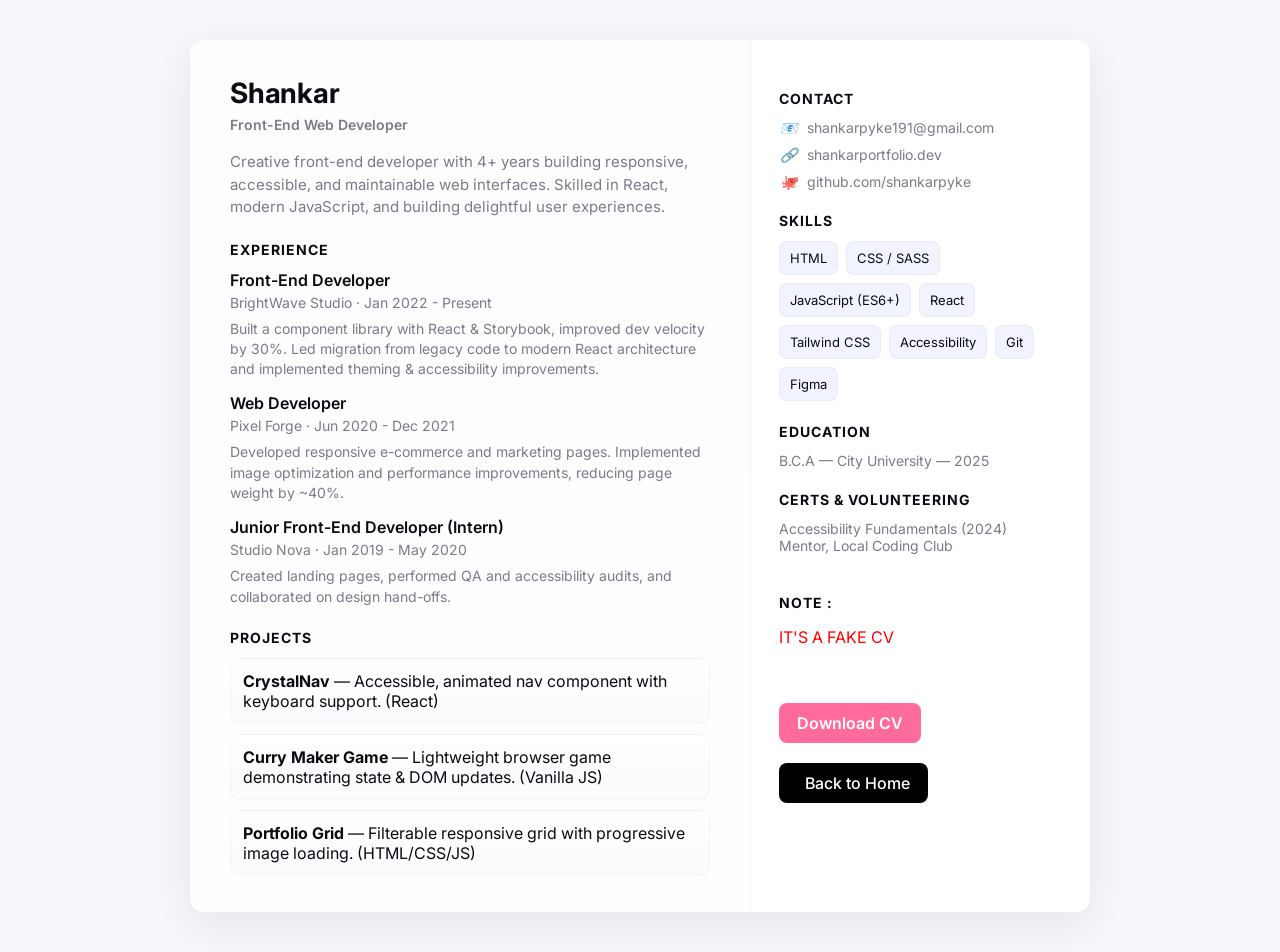
==== cv.html @ b18198fb "Add files via upload" ====
<!doctype html>
<html lang="en">
<head>
<meta charset="utf-8" />
<meta name="viewport" content="width=device-width,initial-scale=1" />
<title>Alex Morgan — CV</title>
<link href="https://fonts.googleapis.com/css2?family=Inter:wght@300;400;600;700&display=swap" rel="stylesheet">
<style>
  :root{
    --bg:#f7f7fb;
    --card:#ffffff;
    --muted:#7b7b88;
    --accent:#ff6b9a;
    --dark:#0b0b12;
  }
  *{box-sizing:border-box}
  body{
    margin:0;
    font-family:Inter,system-ui,-apple-system,Segoe UI,Roboto,"Helvetica Neue",Arial;
    background:var(--bg);
    color:var(--dark);
    display:flex;
    align-items:center;
    justify-content:center;
    padding:40px;
  }
  .cv {
    width:900px;
    max-width:100%;
    background:linear-gradient(180deg, rgba(255,255,255,0.75), rgba(255,255,255,0.9));
    border-radius:14px;
    box-shadow:0 12px 40px rgba(15,15,30,0.08);
    overflow:hidden;
    display:grid;
    grid-template-columns: 1fr 340px;
  }
  .main {
    padding:36px 40px;
  }
  .side {
    background:var(--card);
    padding:28px;
    border-left:1px solid rgba(0,0,0,0.04);
  }

  header .name{
    font-size:28px;
    font-weight:700;
    letter-spacing:-0.2px;
  }
  header .title{
    color:var(--muted);
    margin-top:6px;
    font-weight:600;
    font-size:14px;
  }
  .summary{
    margin-top:18px;
    color:var(--muted);
    line-height:1.5;
    font-size:15px;
  }

  .section {
    margin-top:22px;
  }
  h3 {
    font-size:14px;
    text-transform:uppercase;
    letter-spacing:1px;
    margin:0 0 12px 0;
    color:var(--dark);
  }
  .skills { display:flex; gap:8px; flex-wrap:wrap; }
  .chip {
    background:#f1f4ff;
    padding:8px 10px;
    border-radius:8px;
    font-size:13px;
    color:var(--dark);
    border:1px solid rgba(11,11,18,0.04);
  }

  .job {
    margin-bottom:14px;
  }
  .job .role { font-weight:600; }
  .job .company { color:var(--muted); font-size:14px; margin-top:4px; }
  .job p { color:var(--muted); margin-top:8px; font-size:14px; line-height:1.45 }

  .project-list { display:grid; gap:10px; }
  .project { padding:12px; border-radius:10px; border:1px solid rgba(11,11,18,0.04); background:linear-gradient(180deg, #fff, #fbfbff); }

  .contact-row { display:flex; gap:10px; align-items:center; font-size:14px; color:var(--muted); margin-bottom:10px; }
  .contact-row i { color:var(--accent); width:18px; display:inline-block; text-align:center; }

  /* print friendly */
  @media print {
    body { padding:0; }
    .cv { box-shadow:none; grid-template-columns:1fr; }
    .side { border-left:none; border-top:1px solid #eee; }
  }
  .download-btn {
  display: inline-block;
  padding: 10px 18px;
  border-radius: 8px;
  background: #ff6b9a;          /* pink accent */
  color: #fff;
  font-weight: 600;
  text-decoration: none;
  transition: all 0.3s ease;
}
.download-btn:hover {
  background: #ff85b0;          /* lighter pink on hover */
  box-shadow: 0 0 12px rgba(255, 107, 154, 0.6);
}
.home-btn {
  display: inline-flex;
  align-items: center;
  gap: 8px;
  text-decoration: none;
  background-color: #000;
  color: #fff;
  padding: 10px 18px;
  border-radius: 8px;
  font-weight: 500;
  transition: all 0.3s ease;
}

.home-btn:hover {
  background-color: #444;
  transform: translateY(-2px);
  box-shadow: 0 0 10px rgba(0,0,0,0.3);
}


</style>
</head>
<body>

<article class="cv" role="article" aria-label="Resume — Alex Morgan">
  <section class="main">
    <header>
      <div class="name">Shankar</div>
      <div class="title">Front-End Web Developer</div>
      <p class="summary">Creative front-end developer with 4+ years building responsive, accessible, and maintainable web interfaces. Skilled in React, modern JavaScript, and building delightful user experiences.</p>
    </header>

    <div class="section">
      <h3>Experience</h3>

      <div class="job">
        <div class="role">Front-End Developer</div>
        <div class="company">BrightWave Studio · Jan 2022 - Present</div>
        <p>Built a component library with React & Storybook, improved dev velocity by 30%. Led migration from legacy code to modern React architecture and implemented theming & accessibility improvements.</p>
      </div>

      <div class="job">
        <div class="role">Web Developer</div>
        <div class="company">Pixel Forge · Jun 2020 - Dec 2021</div>
        <p>Developed responsive e-commerce and marketing pages. Implemented image optimization and performance improvements, reducing page weight by ~40%.</p>
      </div>

      <div class="job">
        <div class="role">Junior Front-End Developer (Intern)</div>
        <div class="company">Studio Nova · Jan 2019 - May 2020</div>
        <p>Created landing pages, performed QA and accessibility audits, and collaborated on design hand-offs.</p>
      </div>
    </div>

    <div class="section">
      <h3>Projects</h3>
      <div class="project-list">
        <div class="project"><strong>CrystalNav</strong> — Accessible, animated nav component with keyboard support. (React)</div>
        <div class="project"><strong>Curry Maker Game</strong> — Lightweight browser game demonstrating state & DOM updates. (Vanilla JS)</div>
        <div class="project"><strong>Portfolio Grid</strong> — Filterable responsive grid with progressive image loading. (HTML/CSS/JS)</div>
      </div>
    </div>
  </section>

  <aside class="side">
    <div class="section">
      <h3>Contact</h3>
      <div class="contact-row"><i>📧</i> shankarpyke191@gmail.com</div>
      <div class="contact-row"><i>🔗</i> shankarportfolio.dev</div>
      <div class="contact-row"><i>🐙</i> github.com/shankarpyke</div>
    </div>

    <div class="section">
      <h3>Skills</h3>
      <div class="skills">
        <span class="chip">HTML</span>
        <span class="chip">CSS / SASS</span>
        <span class="chip">JavaScript (ES6+)</span>
        <span class="chip">React</span>
        <span class="chip">Tailwind CSS</span>
        <span class="chip">Accessibility</span>
        <span class="chip">Git</span>
        <span class="chip">Figma</span>
      </div>
    </div>

    <div class="section">
      <h3>Education</h3>
      <div style="color:var(--muted);font-size:14px">B.C.A — City University — 2025</div>
    </div>

    <div class="section">
      <h3>Certs & Volunteering</h3>
      <div style="color:var(--muted);font-size:14px">
        Accessibility Fundamentals (2024)<br>
        Mentor, Local Coding Club
      </div>
      <br><br>
      <h3>NOTE : </h3>
      <p><span style="color: red;">
        IT'S A FAKE CV
      </span></p>
      <br><br>
      <a href="./cv.html" download class="download-btn">Download CV</a> 
      <br><br>
      <a href="index.html" class="home-btn">
        <i class="fa-solid fa-house"></i> Back to Home
      </a>

        <script>
        document.getElementById("cvLink").addEventListener("click", e => {
        e.preventDefault();
        const link = document.createElement("a");
        link.href = "./cv.html";
        link.download = "Elow-CV.pdf";
        document.body.appendChild(link);
        link.click();
        document.body.removeChild(link);
        });
        </script>

    </div>

  </aside>
</article>

</body>
</html>
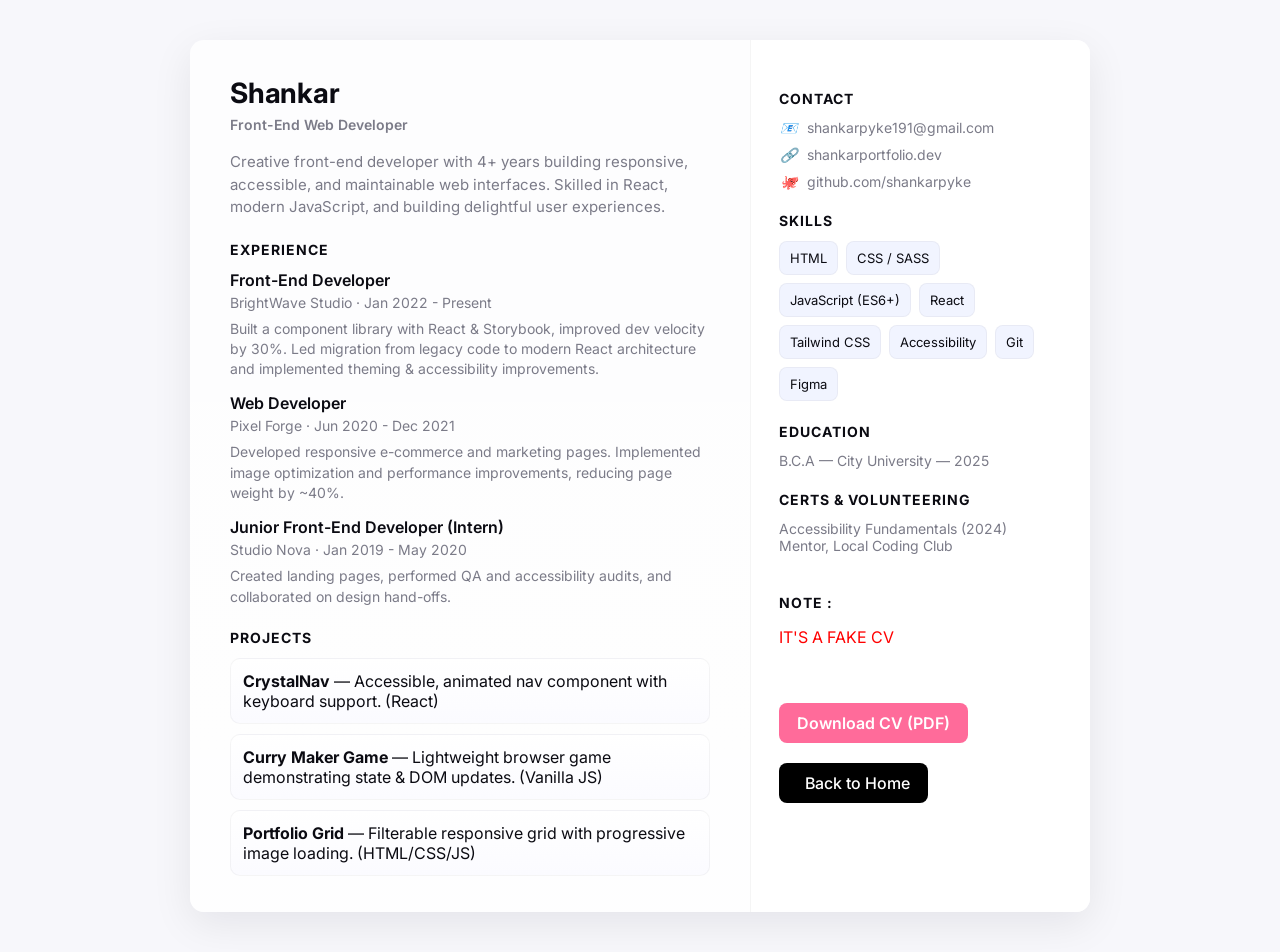
==== commit 692a6f11: "Add files via upload" ====
--- a/cv.html
+++ b/cv.html
@@ -3,7 +3,7 @@
 <head>
 <meta charset="utf-8" />
 <meta name="viewport" content="width=device-width,initial-scale=1" />
-<title>Alex Morgan — CV</title>
+<title>Shankar — CV</title>
 <link href="https://fonts.googleapis.com/css2?family=Inter:wght@300;400;600;700&display=swap" rel="stylesheet">
 <style>
   :root{
@@ -217,24 +217,15 @@
         IT'S A FAKE CV
       </span></p>
       <br><br>
-      <a href="./cv.html" download class="download-btn">Download CV</a> 
+      <a href="./Shankar Resume.pdf" download class="download-btn">
+        Download CV (PDF)
+      </a>
+
       <br><br>
       <a href="index.html" class="home-btn">
         <i class="fa-solid fa-house"></i> Back to Home
       </a>
 
-        <script>
-        document.getElementById("cvLink").addEventListener("click", e => {
-        e.preventDefault();
-        const link = document.createElement("a");
-        link.href = "./cv.html";
-        link.download = "Elow-CV.pdf";
-        document.body.appendChild(link);
-        link.click();
-        document.body.removeChild(link);
-        });
-        </script>
-
     </div>
 
   </aside>
